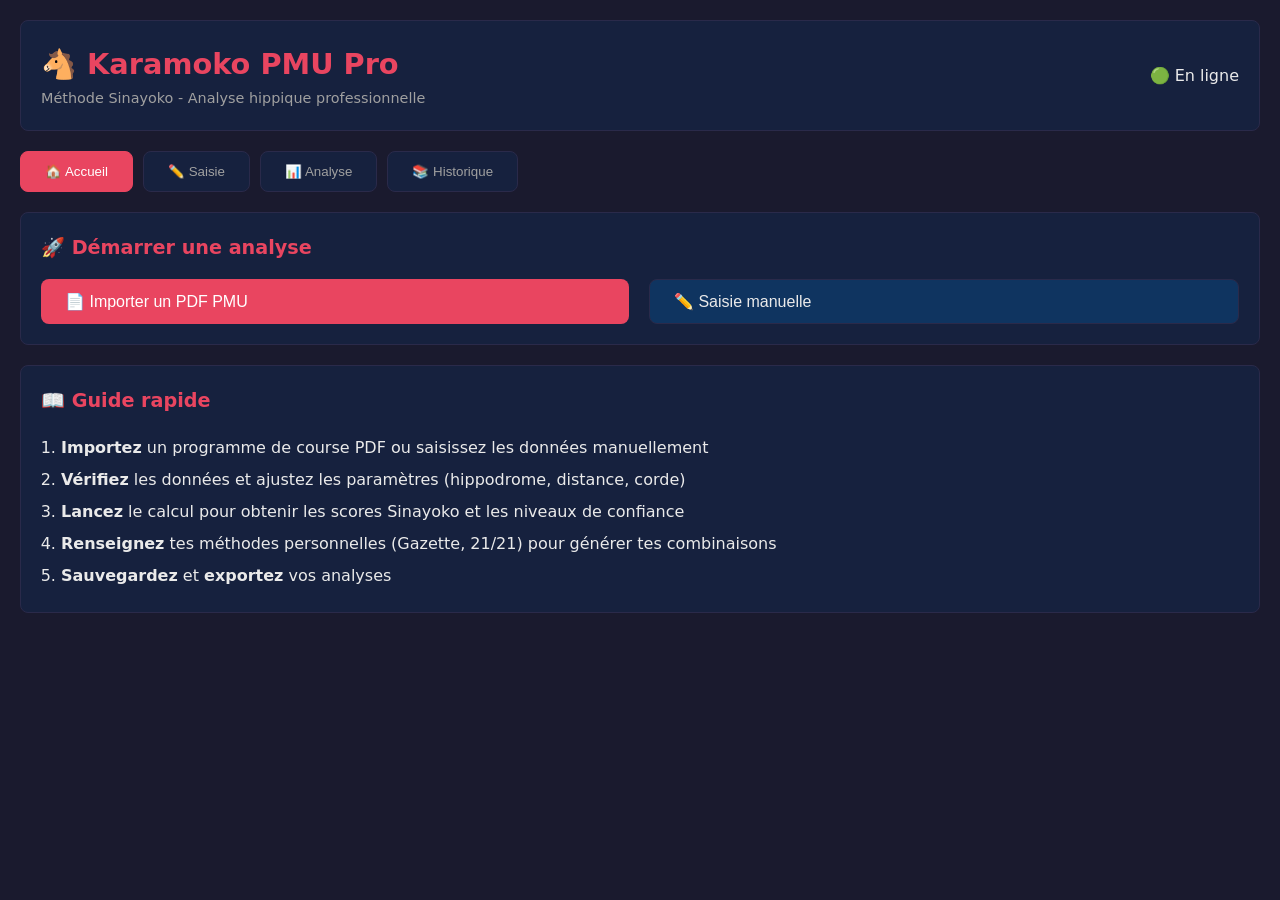
==== app/index.html @ a25b59e2 "Ajout index.html et manifest.js" ====
<!DOCTYPE html>
<html lang="fr">
<head>
  <meta charset="UTF-8">
  <meta name="viewport" content="width=device-width, initial-scale=1.0">
  <title>Karamoko PMU Pro - Application</title>
  <link rel="stylesheet" href="css/main.css">
  <link rel="manifest" href="manifest.json">
  <meta name="theme-color" content="#1a1a2e">
</head>
<body>
  <div class="app-container">
    <!-- Header -->
    <header class="app-header">
      <div>
        <h1 class="app-title">🐴 Karamoko PMU Pro</h1>
        <p class="app-subtitle">Méthode Sinayoko - Analyse hippique professionnelle</p>
      </div>
      <div>
        <span id="connection-status">🟢 En ligne</span>
      </div>
    </header>

    <!-- Navigation -->
    <nav class="nav-tabs">
      <button class="nav-tab active" onclick="app.afficherVueAccueil()">🏠 Accueil</button>
      <button class="nav-tab" onclick="app.nouvelleSaisie()">✏️ Saisie</button>
      <button class="nav-tab" onclick="app.afficherVueAnalyse()">📊 Analyse</button>
      <button class="nav-tab" onclick="app.afficherHistorique()">📚 Historique</button>
    </nav>

    <!-- Vue Accueil -->
    <div id="vue-accueil">
      <div class="panel">
        <div class="panel-header">
          <h2 class="panel-title">🚀 Démarrer une analyse</h2>
        </div>
        <div style="display: flex; gap: 20px; flex-wrap: wrap;">
          <button class="btn btn-primary" id="btn-import-pdf" style="flex: 1; min-width: 200px;">
            📄 Importer un PDF PMU
          </button>
          <button class="btn btn-secondary" id="btn-manuel" style="flex: 1; min-width: 200px;">
            ✏️ Saisie manuelle
          </button>
        </div>
      </div>
      
      <div class="panel">
        <div class="panel-header">
          <h2 class="panel-title">📖 Guide rapide</h2>
        </div>
        <ol style="padding-left: 20px; line-height: 2;">
          <li><strong>Importez</strong> un programme de course PDF ou saisissez les données manuellement</li>
          <li><strong>Vérifiez</strong> les données et ajustez les paramètres (hippodrome, distance, corde)</li>
          <li><strong>Lancez</strong> le calcul pour obtenir les scores Sinayoko et les niveaux de confiance</li>
          <li><strong>Renseignez</strong> tes méthodes personnelles (Gazette, 21/21) pour générer tes combinaisons</li>
          <li><strong>Sauvegardez</strong> et <strong>exportez</strong> vos analyses</li>
        </ol>
      </div>
    </div>

    <!-- Vue Saisie -->
    <div id="vue-saisie" style="display: none;">
      <div class="panel">
        <div class="panel-header">
          <h2 class="panel-title">✏️ Saisie des participants</h2>
        </div>
        <div id="manual-entry-container"></div>
      </div>
    </div>

    <!-- Vue Analyse -->
    <div id="vue-analyse" style="display: none;">
      <!-- Paramètres -->
      <div class="panel">
        <div class="panel-header">
          <h2 class="panel-title">⚙️ Paramètres de la course</h2>
        </div>
        <div style="display: grid; grid-template-columns: repeat(auto-fit, minmax(200px, 1fr)); gap: 15px;">
          <div class="form-group">
            <label class="form-label">Hippodrome</label>
            <select class="form-select" id="hippodrome-select">
              <option value="Vincennes">Vincennes</option>
              <option value="Compiègne">Compiègne</option>
              <option value="Auteuil">Auteuil</option>
              <option value="Enghien">Enghien</option>
              <option value="Cagnes">Cagnes-sur-Mer</option>
              <option value="Marseille">Marseille</option>
              <option value="Bamako">Bamako</option>
            </select>
          </div>
          <div class="form-group">
            <label class="form-label">Distance</label>
            <select class="form-select" id="distance-select">
              <option value="1400m">1400m</option>
              <option value="1600m">1600m</option>
              <option value="2000m">2000m</option>
              <option value="2100m">2100m</option>
              <option value="2200m">2200m</option>
              <option value="2700m">2700m</option>
              <option value="2800m">2800m</option>
              <option value="2850m">2850m</option>
            </select>
          </div>
          <div class="form-group">
            <label class="form-label">Corde</label>
            <select class="form-select" id="corde-select">
              <option value="gauche">Gauche</option>
              <option value="droite">Droite</option>
              <option value="mobile">Mobile</option>
            </select>
          </div>
          <div class="form-group">
            <label class="form-label">Météo</label>
            <select class="form-select" id="meteo-select">
              <option value="bon">Bonne</option>
              <option value="pluie">Pluie</option>
              <option value="lourd">Lourd</option>
            </select>
          </div>
        </div>
        <div style="margin-top: 20px; display: flex; gap: 10px; flex-wrap: wrap;">
          <button class="btn btn-primary" id="btn-calculer">🧮 Calculer</button>
          <button class="btn btn-success" id="btn-sauvegarder">💾 Sauvegarder</button>
          <button class="btn btn-secondary" id="btn-export">📥 Exporter</button>
        </div>
      </div>

      <!-- Tableau des chevaux -->
      <div class="panel">
        <div class="panel-header">
          <h2 class="panel-title">🏇 Participants</h2>
        </div>
        <div id="tableau-chevaux"></div>
      </div>

      <!-- Graphique des scores -->
      <div class="panel">
        <div class="panel-header">
          <h2 class="panel-title">📈 Scores par cheval</h2>
        </div>
        <div id="chart-scores-container" style="overflow-x:auto;"></div>
      </div>

      <!-- Méthodes personnelles de Karamoko (saisie) -->
      <div id="methodes-saisie-container"></div>

      <!-- Résultats Sinayoko (niveaux de confiance) -->
      <div style="display: grid; grid-template-columns: repeat(auto-fit, minmax(300px, 1fr)); gap: 20px;">
        <div id="favoris-container"></div>
        <div id="consensus-container"></div>
        <div id="outsiders-container"></div>
      </div>
      
      <div id="combos-confiance-container" style="margin-top: 20px;"></div>

      <!-- Résultats méthodes personnelles de Karamoko -->
      <div id="methodes-resultats-container" style="margin-top: 20px;"></div>
    </div>

    <!-- Vue Historique -->
    <div id="vue-historique" style="display: none;">
      <div class="panel">
        <div class="panel-header">
          <h2 class="panel-title">📊 Statistiques</h2>
        </div>
        <div id="stats-container"></div>
      </div>
      
      <div class="panel">
        <div class="panel-header">
          <h2 class="panel-title">📚 Courses sauvegardées</h2>
        </div>
        <div id="historique-container"></div>
      </div>
    </div>

    <!-- Loading Overlay -->
    <div id="loading-overlay">
      <div class="spinner"></div>
      <p>Chargement...</p>
    </div>
  </div>

  <!-- Scripts -->
  <script src="js/core/engine.js"></script>
  <script src="js/core/methodes.js"></script>
  <script src="js/core/combinator.js"></script>
  <script src="js/core/validator.js"></script>
  <script src="js/parsers/pdf-parser.js"></script>
  <script src="js/parsers/manual-entry.js"></script>
  <script src="js/storage/db.js"></script>
  <script src="js/storage/exporter.js"></script>
  <script src="js/storage/backup.js"></script>
  <script src="js/ui/renderer.js"></script>
  <script src="js/ui/methodes-renderer.js"></script>
  <script src="js/ui/charts.js"></script>
  <script src="js/ui/modals.js"></script>
  <script src="js/app.js"></script>
  
  <!-- Service Worker -->
  <script>
    if ('serviceWorker' in navigator) {
      navigator.serviceWorker.register('js/sw.js')
        .then(reg => console.log('✅ Service Worker enregistré'))
        .catch(err => console.warn('⚠️ Service Worker non disponible:', err));
    }
  </script>
</body>
</html>
---- app/css/main.css ----
/* ============================================
   KARAMOKO PMU PRO - Design System
   Thème sombre professionnel
   ============================================ */

/* Variables CSS */
:root {
  --bg-primary: #1a1a2e;
  --bg-secondary: #16213e;
  --bg-tertiary: #0f3460;
  --accent: #e94560;
  --accent-hover: #ff6b6b;
  --text-primary: #eaeaea;
  --text-secondary: #a0a0a0;
  --success: #4CAF50;
  --warning: #FF9800;
  --danger: #f44336;
  --info: #2196F3;
  --border: #2a2a4a;
  --radius: 8px;
  --shadow: 0 4px 6px rgba(0,0,0,0.3);
  --transition: all 0.3s ease;
}

/* Reset & Base */
* {
  margin: 0;
  padding: 0;
  box-sizing: border-box;
}

body {
  font-family: 'Segoe UI', system-ui, -apple-system, sans-serif;
  background: var(--bg-primary);
  color: var(--text-primary);
  line-height: 1.6;
  min-height: 100vh;
}

/* Layout */
.app-container {
  max-width: 1400px;
  margin: 0 auto;
  padding: 20px;
}

/* Header */
.app-header {
  background: var(--bg-secondary);
  padding: 20px;
  border-radius: var(--radius);
  margin-bottom: 20px;
  display: flex;
  justify-content: space-between;
  align-items: center;
  border: 1px solid var(--border);
}

.app-title {
  font-size: 1.8rem;
  color: var(--accent);
  display: flex;
  align-items: center;
  gap: 10px;
}

.app-subtitle {
  color: var(--text-secondary);
  font-size: 0.9rem;
}

/* Navigation */
.nav-tabs {
  display: flex;
  gap: 10px;
  margin-bottom: 20px;
}

.nav-tab {
  padding: 12px 24px;
  background: var(--bg-secondary);
  border: 1px solid var(--border);
  border-radius: var(--radius);
  color: var(--text-secondary);
  cursor: pointer;
  transition: var(--transition);
}

.nav-tab:hover, .nav-tab.active {
  background: var(--accent);
  color: white;
  border-color: var(--accent);
}

/* Boutons */
.btn {
  padding: 12px 24px;
  border: none;
  border-radius: var(--radius);
  cursor: pointer;
  font-size: 1rem;
  transition: var(--transition);
  display: inline-flex;
  align-items: center;
  gap: 8px;
}

.btn-primary {
  background: var(--accent);
  color: white;
}

.btn-primary:hover {
  background: var(--accent-hover);
  transform: translateY(-2px);
}

.btn-secondary {
  background: var(--bg-tertiary);
  color: var(--text-primary);
  border: 1px solid var(--border);
}

.btn-secondary:hover {
  background: var(--bg-secondary);
}

.btn-danger {
  background: var(--danger);
  color: white;
}

.btn-success {
  background: var(--success);
  color: white;
}

.btn-icon {
  width: 36px;
  height: 36px;
  padding: 0;
  justify-content: center;
  border-radius: 50%;
}

/* Panels */
.panel {
  background: var(--bg-secondary);
  border-radius: var(--radius);
  padding: 20px;
  margin-bottom: 20px;
  border: 1px solid var(--border);
}

.panel-header {
  display: flex;
  justify-content: space-between;
  align-items: center;
  margin-bottom: 15px;
}

.panel-title {
  font-size: 1.2rem;
  color: var(--accent);
}

/* Formulaires */
.form-group {
  margin-bottom: 15px;
}

.form-label {
  display: block;
  margin-bottom: 5px;
  color: var(--text-secondary);
  font-size: 0.9rem;
}

.form-select, .form-input {
  width: 100%;
  padding: 10px 15px;
  background: var(--bg-primary);
  border: 1px solid var(--border);
  border-radius: var(--radius);
  color: var(--text-primary);
  font-size: 1rem;
}

.form-select:focus, .form-input:focus {
  outline: none;
  border-color: var(--accent);
}

/* Tableaux */
.table-container {
  overflow-x: auto;
}

.pmu-table {
  width: 100%;
  border-collapse: collapse;
  font-size: 0.9rem;
}

.pmu-table th {
  background: var(--bg-tertiary);
  padding: 12px;
  text-align: left;
  font-weight: 600;
  color: var(--accent);
  position: sticky;
  top: 0;
}

.pmu-table td {
  padding: 8px 12px;
  border-bottom: 1px solid var(--border);
}

.pmu-table tr:hover {
  background: rgba(233, 69, 96, 0.05);
}

.pmu-table input {
  width: 100%;
  padding: 6px 10px;
  background: var(--bg-primary);
  border: 1px solid var(--border);
  border-radius: 4px;
  color: var(--text-primary);
  font-size: 0.9rem;
}

.pmu-table input:focus {
  border-color: var(--accent);
  outline: none;
}

.score-cell {
  font-weight: bold;
  font-size: 1.1rem;
}

.badge {
  padding: 4px 12px;
  border-radius: 20px;
  font-size: 0.75rem;
  font-weight: 600;
  text-transform: uppercase;
}

.badge-default {
  background: var(--bg-tertiary);
  color: var(--text-secondary);
}

/* Gazette */
.gazette {
  background: var(--bg-secondary);
  border-radius: var(--radius);
  padding: 20px;
  border: 1px solid var(--border);
}

.gazette-header {
  display: flex;
  justify-content: space-between;
  align-items: center;
  margin-bottom: 15px;
}

.gazette-header h3 {
  color: var(--accent);
  font-size: 1.3rem;
}

.gazette-count {
  background: var(--bg-tertiary);
  padding: 4px 12px;
  border-radius: 20px;
  font-size: 0.85rem;
}

.gazette-item {
  display: flex;
  align-items: center;
  gap: 15px;
  padding: 15px;
  background: var(--bg-primary);
  border-radius: var(--radius);
  margin-bottom: 10px;
  border-left: 4px solid;
  transition: var(--transition);
}

.gazette-item:hover {
  transform: translateX(5px);
}

.gazette-rank {
  width: 36px;
  height: 36px;
  display: flex;
  align-items: center;
  justify-content: center;
  background: var(--accent);
  color: white;
  border-radius: 50%;
  font-weight: bold;
}

.gazette-rank-1 .gazette-rank { background: gold; color: #1a1a2e; }
.gazette-rank-2 .gazette-rank { background: silver; color: #1a1a2e; }
.gazette-rank-3 .gazette-rank { background: #cd7f32; }

.gazette-info {
  flex: 1;
}

.gazette-name {
  font-size: 1.1rem;
  font-weight: 600;
  margin-bottom: 4px;
}

.gazette-details {
  font-size: 0.85rem;
  color: var(--text-secondary);
}

.gazette-badge {
  padding: 6px 16px;
  border-radius: 20px;
  color: white;
  font-weight: 600;
  font-size: 0.8rem;
}

/* Combinaisons */
.combos-grid {
  display: grid;
  grid-template-columns: repeat(auto-fill, minmax(280px, 1fr));
  gap: 15px;
}

.combo-card {
  background: var(--bg-primary);
  border-radius: var(--radius);
  padding: 15px;
  border: 1px solid var(--border);
  transition: var(--transition);
}

.combo-card:hover {
  border-color: var(--accent);
}

.combo-top {
  border-color: var(--success);
  box-shadow: 0 0 10px rgba(76, 175, 80, 0.2);
}

.combo-header {
  display: flex;
  justify-content: space-between;
  margin-bottom: 10px;
}

.combo-type {
  background: var(--bg-tertiary);
  padding: 2px 10px;
  border-radius: 4px;
  font-size: 0.8rem;
  font-weight: 600;
}

.combo-rank {
  color: var(--text-secondary);
  font-size: 0.9rem;
}

.combo-horses {
  font-size: 1.1rem;
  font-weight: 600;
  margin-bottom: 10px;
}

.combo-plus {
  color: var(--accent);
  margin: 0 5px;
}

.combo-stats {
  display: flex;
  gap: 20px;
  margin-bottom: 10px;
}

.combo-stat {
  text-align: center;
}

.combo-stat .label {
  display: block;
  font-size: 0.75rem;
  color: var(--text-secondary);
}

.combo-stat .value {
  font-size: 1.2rem;
  font-weight: bold;
  color: var(--accent);
}

.combo-bar-container {
  height: 6px;
  background: var(--bg-tertiary);
  border-radius: 3px;
  overflow: hidden;
}

.combo-bar {
  height: 100%;
  border-radius: 3px;
  transition: width 0.5s ease;
}

/* Modales */
#modal-overlay {
  position: fixed;
  top: 0;
  left: 0;
  right: 0;
  bottom: 0;
  background: rgba(0,0,0,0.8);
  display: flex;
  align-items: center;
  justify-content: center;
  z-index: 1000;
}

.modal {
  background: var(--bg-secondary);
  border-radius: var(--radius);
  padding: 30px;
  max-width: 500px;
  width: 90%;
  border: 1px solid var(--border);
}

.modal-header {
  display: flex;
  justify-content: space-between;
  align-items: center;
  margin-bottom: 20px;
}

.modal-header h3 {
  color: var(--accent);
}

.btn-close {
  background: none;
  border: none;
  color: var(--text-secondary);
  font-size: 1.5rem;
  cursor: pointer;
}

.modal-body {
  margin-bottom: 20px;
}

.modal-footer {
  display: flex;
  gap: 10px;
  justify-content: flex-end;
}

.modal-loading {
  text-align: center;
}

.spinner {
  width: 50px;
  height: 50px;
  border: 3px solid var(--border);
  border-top-color: var(--accent);
  border-radius: 50%;
  animation: spin 1s linear infinite;
  margin: 0 auto 20px;
}

@keyframes spin {
  to { transform: rotate(360deg); }
}

/* Loading overlay */
#loading-overlay {
  position: fixed;
  top: 0;
  left: 0;
  right: 0;
  bottom: 0;
  background: rgba(26, 26, 46, 0.95);
  display: none;
  align-items: center;
  justify-content: center;
  flex-direction: column;
  z-index: 999;
}

/* Historique */
.historique-item {
  display: flex;
  justify-content: space-between;
  align-items: center;
  padding: 15px;
  background: var(--bg-primary);
  border-radius: var(--radius);
  margin-bottom: 10px;
  border: 1px solid var(--border);
  transition: var(--transition);
}

.historique-item:hover {
  border-color: var(--accent);
}

.historique-title {
  font-weight: 600;
  margin-bottom: 4px;
}

.historique-meta {
  font-size: 0.85rem;
  color: var(--text-secondary);
}

.historique-actions {
  display: flex;
  gap: 8px;
}

/* Stats */
.stats-grid {
  display: grid;
  grid-template-columns: repeat(auto-fit, minmax(150px, 1fr));
  gap: 15px;
  margin-bottom: 20px;
}

.stat-card {
  background: var(--bg-primary);
  padding: 20px;
  border-radius: var(--radius);
  text-align: center;
  border: 1px solid var(--border);
}

.stat-value {
  font-size: 2rem;
  font-weight: bold;
  color: var(--accent);
}

.stat-label {
  font-size: 0.85rem;
  color: var(--text-secondary);
  margin-top: 5px;
}

/* Responsive */
@media (max-width: 768px) {
  .app-header {
    flex-direction: column;
    gap: 15px;
    text-align: center;
  }
  
  .nav-tabs {
    flex-wrap: wrap;
  }
  
  .combos-grid {
    grid-template-columns: 1fr;
  }
  
  .pmu-table {
    font-size: 0.8rem;
  }
  
  .pmu-table th, .pmu-table td {
    padding: 6px 8px;
  }
}

/* Utilities */
.hidden { display: none !important; }
.text-center { text-align: center; }
.mt-20 { margin-top: 20px; }
.mb-20 { margin-bottom: 20px; }
.gap-10 { gap: 10px; }
.flex { display: flex; }
.flex-wrap { flex-wrap: wrap; }
.items-center { align-items: center; }
.justify-between { justify-content: space-between; }
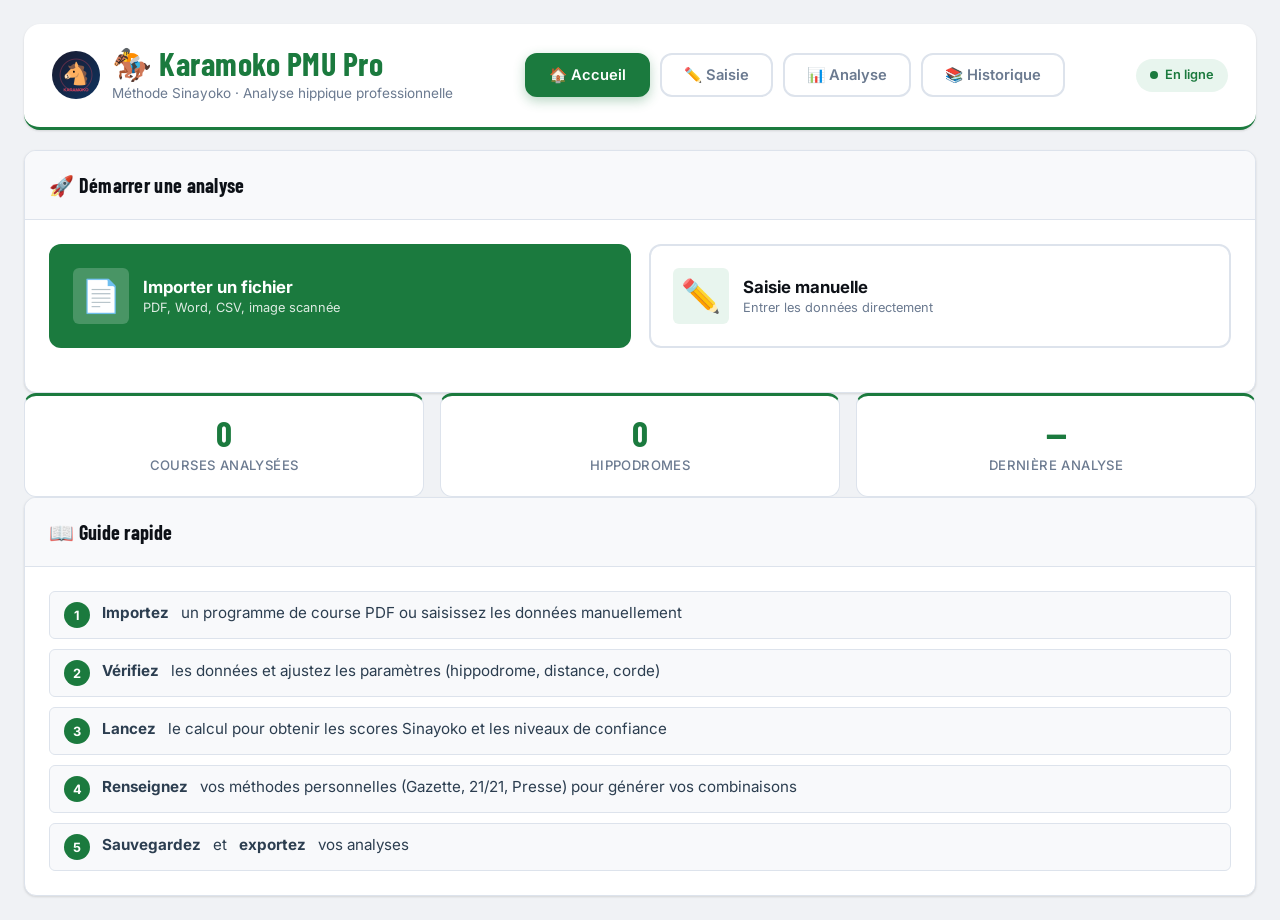
==== commit b65750fb: "Update index.html" ====
--- a/app/index.html
+++ b/app/index.html
@@ -1,210 +1,274 @@
 <!DOCTYPE html>
-<html lang="fr">
+<html lang="fr" dir="ltr">
 <head>
   <meta charset="UTF-8">
-  <meta name="viewport" content="width=device-width, initial-scale=1.0">
-  <title>Karamoko PMU Pro - Application</title>
+  <meta name="viewport" content="width=device-width, initial-scale=1.0, viewport-fit=cover">
+  <meta name="description" content="Karamoko PMU Pro – Analyse hippique professionnelle, méthode Sinayoko">
+  <meta name="theme-color" content="#1B7A3E">
+  <title>Karamoko PMU Pro</title>
+  <link rel="manifest" href="manifest.json">
+  <link rel="apple-touch-icon" href="icons/icon-192x192.png">
   <link rel="stylesheet" href="css/main.css">
-  <link rel="manifest" href="manifest.json">
-  <meta name="theme-color" content="#1a1a2e">
+  <link rel="stylesheet" href="css/components.css">
 </head>
 <body>
-  <div class="app-container">
-    <!-- Header -->
-    <header class="app-header">
+<div class="app-container">
+
+  <!-- HEADER -->
+  <header class="app-header">
+    <div class="app-logo">
+      <img src="icons/icon-192x192.png" alt="Karamoko PMU Pro">
       <div>
-        <h1 class="app-title">🐴 Karamoko PMU Pro</h1>
-        <p class="app-subtitle">Méthode Sinayoko - Analyse hippique professionnelle</p>
-      </div>
-      <div>
-        <span id="connection-status">🟢 En ligne</span>
-      </div>
-    </header>
-
-    <!-- Navigation -->
-    <nav class="nav-tabs">
-      <button class="nav-tab active" onclick="app.afficherVueAccueil()">🏠 Accueil</button>
-      <button class="nav-tab" onclick="app.nouvelleSaisie()">✏️ Saisie</button>
-      <button class="nav-tab" onclick="app.afficherVueAnalyse()">📊 Analyse</button>
-      <button class="nav-tab" onclick="app.afficherHistorique()">📚 Historique</button>
+        <div class="app-title">🏇 Karamoko PMU Pro</div>
+        <div class="app-subtitle">Méthode Sinayoko · Analyse hippique professionnelle</div>
+      </div>
+    </div>
+    <nav class="app-nav" role="navigation" aria-label="Navigation principale">
+      <button class="nav-btn active" data-vue="accueil" aria-current="page">🏠 Accueil</button>
+      <button class="nav-btn" data-vue="saisie">✏️ Saisie</button>
+      <button class="nav-btn" data-vue="analyse">📊 Analyse</button>
+      <button class="nav-btn" data-vue="historique">📚 Historique</button>
     </nav>
-
-    <!-- Vue Accueil -->
-    <div id="vue-accueil">
-      <div class="panel">
-        <div class="panel-header">
-          <h2 class="panel-title">🚀 Démarrer une analyse</h2>
-        </div>
-        <div style="display: flex; gap: 20px; flex-wrap: wrap;">
-          <button class="btn btn-primary" id="btn-import-pdf" style="flex: 1; min-width: 200px;">
-            📄 Importer un PDF PMU
+    <div class="status-badge" id="status-badge">
+      <span class="status-dot"></span>
+      <span id="status-text">En ligne</span>
+    </div>
+  </header>
+
+  <!-- ══════════ VUE ACCUEIL ══════════ -->
+  <main id="vue-accueil" class="vue active" role="main">
+
+    <div class="panel">
+      <div class="panel-header">
+        <h2 class="panel-title">🚀 Démarrer une analyse</h2>
+      </div>
+      <div class="panel-body">
+        <div class="action-grid">
+          <button class="action-card primary" id="btn-import-pdf-accueil">
+            <div class="action-card-icon">📄</div>
+            <div>
+              <div>Importer un fichier</div>
+              <div style="font-size:.8rem;opacity:.85;font-weight:400;margin-top:3px;">PDF, Word, CSV, image scannée</div>
+            </div>
           </button>
-          <button class="btn btn-secondary" id="btn-manuel" style="flex: 1; min-width: 200px;">
-            ✏️ Saisie manuelle
+          <button class="action-card secondary" id="btn-saisie-manuelle-accueil">
+            <div class="action-card-icon">✏️</div>
+            <div>
+              <div>Saisie manuelle</div>
+              <div style="font-size:.8rem;color:var(--text-muted);font-weight:400;margin-top:3px;">Entrer les données directement</div>
+            </div>
           </button>
         </div>
-      </div>
-      
-      <div class="panel">
-        <div class="panel-header">
-          <h2 class="panel-title">📖 Guide rapide</h2>
-        </div>
-        <ol style="padding-left: 20px; line-height: 2;">
+
+        <!-- Zone de dépôt fichier (cachée par défaut, affichée au clic) -->
+        <div id="upload-zone-container" style="display:none;margin-top:4px;">
+          <div class="upload-zone" id="upload-zone">
+            <input type="file" id="file-input" accept=".pdf,.png,.jpg,.jpeg,.webp,.doc,.docx,.csv,.txt">
+            <div class="upload-icon">📂</div>
+            <div class="upload-title">Glissez votre fichier ici ou cliquez pour parcourir</div>
+            <div class="upload-hint">Le fichier sera analysé automatiquement</div>
+            <div class="upload-formats">
+              <span class="upload-format-tag">PDF programme PMU</span>
+              <span class="upload-format-tag">PDF scanné</span>
+              <span class="upload-format-tag">Word (.docx)</span>
+              <span class="upload-format-tag">CSV</span>
+              <span class="upload-format-tag">Image (JPG/PNG)</span>
+            </div>
+          </div>
+        </div>
+      </div>
+    </div>
+
+    <!-- Stats rapides -->
+    <div id="stats-container">
+      <div class="stats-grid">
+        <div class="stat-card">
+          <div class="stat-value" id="stat-total-courses">0</div>
+          <div class="stat-label">Courses analysées</div>
+        </div>
+        <div class="stat-card">
+          <div class="stat-value" id="stat-hippodromes">0</div>
+          <div class="stat-label">Hippodromes</div>
+        </div>
+        <div class="stat-card">
+          <div class="stat-value" id="stat-derniere">-</div>
+          <div class="stat-label">Dernière analyse</div>
+        </div>
+      </div>
+    </div>
+
+    <!-- Guide rapide -->
+    <div class="panel">
+      <div class="panel-header">
+        <h2 class="panel-title">📖 Guide rapide</h2>
+      </div>
+      <div class="panel-body">
+        <ol class="guide-list">
           <li><strong>Importez</strong> un programme de course PDF ou saisissez les données manuellement</li>
           <li><strong>Vérifiez</strong> les données et ajustez les paramètres (hippodrome, distance, corde)</li>
           <li><strong>Lancez</strong> le calcul pour obtenir les scores Sinayoko et les niveaux de confiance</li>
-          <li><strong>Renseignez</strong> tes méthodes personnelles (Gazette, 21/21) pour générer tes combinaisons</li>
+          <li><strong>Renseignez</strong> vos méthodes personnelles (Gazette, 21/21, Presse) pour générer vos combinaisons</li>
           <li><strong>Sauvegardez</strong> et <strong>exportez</strong> vos analyses</li>
         </ol>
       </div>
     </div>
 
-    <!-- Vue Saisie -->
-    <div id="vue-saisie" style="display: none;">
-      <div class="panel">
-        <div class="panel-header">
-          <h2 class="panel-title">✏️ Saisie des participants</h2>
-        </div>
-        <div id="manual-entry-container"></div>
-      </div>
-    </div>
-
-    <!-- Vue Analyse -->
-    <div id="vue-analyse" style="display: none;">
-      <!-- Paramètres -->
-      <div class="panel">
-        <div class="panel-header">
-          <h2 class="panel-title">⚙️ Paramètres de la course</h2>
-        </div>
-        <div style="display: grid; grid-template-columns: repeat(auto-fit, minmax(200px, 1fr)); gap: 15px;">
-          <div class="form-group">
-            <label class="form-label">Hippodrome</label>
-            <select class="form-select" id="hippodrome-select">
-              <option value="Vincennes">Vincennes</option>
-              <option value="Compiègne">Compiègne</option>
-              <option value="Auteuil">Auteuil</option>
-              <option value="Enghien">Enghien</option>
-              <option value="Cagnes">Cagnes-sur-Mer</option>
-              <option value="Marseille">Marseille</option>
-              <option value="Bamako">Bamako</option>
-            </select>
-          </div>
-          <div class="form-group">
-            <label class="form-label">Distance</label>
-            <select class="form-select" id="distance-select">
-              <option value="1400m">1400m</option>
-              <option value="1600m">1600m</option>
-              <option value="2000m">2000m</option>
-              <option value="2100m">2100m</option>
-              <option value="2200m">2200m</option>
-              <option value="2700m">2700m</option>
-              <option value="2800m">2800m</option>
-              <option value="2850m">2850m</option>
-            </select>
-          </div>
-          <div class="form-group">
-            <label class="form-label">Corde</label>
-            <select class="form-select" id="corde-select">
+  </main>
+
+  <!-- ══════════ VUE SAISIE ══════════ -->
+  <section id="vue-saisie" class="vue" aria-label="Saisie des participants">
+
+    <div class="panel">
+      <div class="panel-header">
+        <h2 class="panel-title">✏️ Saisie des participants</h2>
+        <div style="display:flex;gap:8px;flex-wrap:wrap;">
+          <button class="btn btn-secondary btn-icon" id="btn-import-pdf-saisie" title="Importer un fichier">📄 Importer</button>
+          <input type="file" id="file-input-saisie" accept=".pdf,.png,.jpg,.jpeg,.webp,.doc,.docx,.csv,.txt" style="display:none">
+        </div>
+      </div>
+      <div class="panel-body">
+        <div id="saisie-manuelle-container"></div>
+      </div>
+    </div>
+
+    <!-- Paramètres de course -->
+    <div class="panel">
+      <div class="panel-header">
+        <h2 class="panel-title">⚙️ Paramètres de la course</h2>
+      </div>
+      <div class="panel-body">
+        <div style="display:grid;grid-template-columns:repeat(auto-fit,minmax(180px,1fr));gap:clamp(12px,2vw,18px);">
+          <div class="form-group">
+            <label class="form-label" for="hippodrome-select">Hippodrome</label>
+            <select id="hippodrome-select" class="form-input"></select>
+          </div>
+          <div class="form-group">
+            <label class="form-label" for="distance-select">Distance</label>
+            <select id="distance-select" class="form-input"></select>
+          </div>
+          <div class="form-group">
+            <label class="form-label" for="corde-select">Corde</label>
+            <select id="corde-select" class="form-input">
               <option value="gauche">Gauche</option>
               <option value="droite">Droite</option>
               <option value="mobile">Mobile</option>
             </select>
           </div>
           <div class="form-group">
-            <label class="form-label">Météo</label>
-            <select class="form-select" id="meteo-select">
-              <option value="bon">Bonne</option>
-              <option value="pluie">Pluie</option>
-              <option value="lourd">Lourd</option>
+            <label class="form-label" for="type-course-select">Type de course</label>
+            <select id="type-course-select" class="form-input">
+              <option value="plat">Plat</option>
+              <option value="obstacle">Obstacle</option>
+              <option value="trot">Trot</option>
             </select>
           </div>
         </div>
-        <div style="margin-top: 20px; display: flex; gap: 10px; flex-wrap: wrap;">
-          <button class="btn btn-primary" id="btn-calculer">🧮 Calculer</button>
-          <button class="btn btn-success" id="btn-sauvegarder">💾 Sauvegarder</button>
-          <button class="btn btn-secondary" id="btn-export">📥 Exporter</button>
-        </div>
-      </div>
-
-      <!-- Tableau des chevaux -->
-      <div class="panel">
-        <div class="panel-header">
-          <h2 class="panel-title">🏇 Participants</h2>
-        </div>
+        <div style="margin-top:18px;display:flex;gap:10px;flex-wrap:wrap;">
+          <button class="btn btn-primary" id="btn-valider-saisie">✅ Valider et analyser</button>
+          <button class="btn btn-danger"  id="btn-effacer-saisie">🗑️ Effacer tout</button>
+        </div>
+      </div>
+    </div>
+
+  </section>
+
+  <!-- ══════════ VUE ANALYSE ══════════ -->
+  <section id="vue-analyse" class="vue" aria-label="Analyse de la course">
+
+    <!-- Infos de la course -->
+    <div class="panel" id="panel-course-info" style="display:none;">
+      <div class="panel-body" style="display:flex;flex-wrap:wrap;gap:16px;align-items:center;">
+        <div style="display:flex;align-items:center;gap:10px;flex:1;min-width:200px;">
+          <span style="font-size:1.5rem;">🏟️</span>
+          <div>
+            <div id="info-hippodrome" style="font-family:'Barlow Condensed',sans-serif;font-size:1.3rem;font-weight:700;color:var(--text-h);">-</div>
+            <div id="info-course-details" style="font-size:.82rem;color:var(--text-muted);"></div>
+          </div>
+        </div>
+        <div style="display:flex;gap:10px;flex-wrap:wrap;">
+          <button class="btn btn-primary" id="btn-recalculer">🔄 Recalculer</button>
+          <button class="btn btn-secondary" id="btn-export-csv">📥 Export CSV</button>
+          <button class="btn btn-secondary" id="btn-sauvegarder">💾 Sauvegarder</button>
+        </div>
+      </div>
+    </div>
+
+    <!-- Tableau des chevaux -->
+    <div class="panel">
+      <div class="panel-header">
+        <h2 class="panel-title">🏇 Participants</h2>
+        <span id="nb-partants-badge" class="badge badge-outline"></span>
+      </div>
+      <div class="panel-body" style="padding:0;">
         <div id="tableau-chevaux"></div>
       </div>
-
-      <!-- Graphique des scores -->
-      <div class="panel">
-        <div class="panel-header">
-          <h2 class="panel-title">📈 Scores par cheval</h2>
-        </div>
-        <div id="chart-scores-container" style="overflow-x:auto;"></div>
-      </div>
-
-      <!-- Méthodes personnelles de Karamoko (saisie) -->
-      <div id="methodes-saisie-container"></div>
-
-      <!-- Résultats Sinayoko (niveaux de confiance) -->
-      <div style="display: grid; grid-template-columns: repeat(auto-fit, minmax(300px, 1fr)); gap: 20px;">
-        <div id="favoris-container"></div>
-        <div id="consensus-container"></div>
-        <div id="outsiders-container"></div>
-      </div>
-      
-      <div id="combos-confiance-container" style="margin-top: 20px;"></div>
-
-      <!-- Résultats méthodes personnelles de Karamoko -->
-      <div id="methodes-resultats-container" style="margin-top: 20px;"></div>
-    </div>
-
-    <!-- Vue Historique -->
-    <div id="vue-historique" style="display: none;">
-      <div class="panel">
-        <div class="panel-header">
-          <h2 class="panel-title">📊 Statistiques</h2>
-        </div>
-        <div id="stats-container"></div>
-      </div>
-      
-      <div class="panel">
-        <div class="panel-header">
-          <h2 class="panel-title">📚 Courses sauvegardées</h2>
-        </div>
+    </div>
+
+    <!-- Graphique des scores -->
+    <div class="panel">
+      <div class="panel-header">
+        <h2 class="panel-title">📈 Scores par cheval</h2>
+      </div>
+      <div class="panel-body" style="overflow-x:auto;padding:16px;">
+        <div id="chart-scores-container"></div>
+      </div>
+    </div>
+
+    <!-- Méthodes personnelles de Karamoko (saisie) -->
+    <div id="methodes-saisie-container"></div>
+
+    <!-- Résultats Sinayoko -->
+    <div style="display:grid;grid-template-columns:repeat(auto-fit,minmax(min(100%,300px),1fr));gap:clamp(10px,2vw,18px);">
+      <div id="favoris-container"></div>
+      <div id="consensus-container"></div>
+      <div id="outsiders-container"></div>
+    </div>
+
+    <div id="combos-confiance-container" style="margin-top:0;"></div>
+
+    <!-- Résultats méthodes Karamoko -->
+    <div id="methodes-resultats-container"></div>
+
+  </section>
+
+  <!-- ══════════ VUE HISTORIQUE ══════════ -->
+  <section id="vue-historique" class="vue" aria-label="Historique des courses">
+    <div class="panel">
+      <div class="panel-header">
+        <h2 class="panel-title">📚 Historique des analyses</h2>
+        <button class="btn btn-danger btn-icon" id="btn-vider-historique">🗑️ Tout vider</button>
+      </div>
+      <div class="panel-body">
         <div id="historique-container"></div>
       </div>
     </div>
-
-    <!-- Loading Overlay -->
-    <div id="loading-overlay">
-      <div class="spinner"></div>
-      <p>Chargement...</p>
-    </div>
-  </div>
-
-  <!-- Scripts -->
-  <script src="js/core/engine.js"></script>
-  <script src="js/core/methodes.js"></script>
-  <script src="js/core/combinator.js"></script>
-  <script src="js/core/validator.js"></script>
-  <script src="js/parsers/pdf-parser.js"></script>
-  <script src="js/parsers/manual-entry.js"></script>
-  <script src="js/storage/db.js"></script>
-  <script src="js/storage/exporter.js"></script>
-  <script src="js/storage/backup.js"></script>
-  <script src="js/ui/renderer.js"></script>
-  <script src="js/ui/methodes-renderer.js"></script>
-  <script src="js/ui/charts.js"></script>
-  <script src="js/ui/modals.js"></script>
-  <script src="js/app.js"></script>
-  
-  <!-- Service Worker -->
-  <script>
-    if ('serviceWorker' in navigator) {
-      navigator.serviceWorker.register('js/sw.js')
-        .then(reg => console.log('✅ Service Worker enregistré'))
-        .catch(err => console.warn('⚠️ Service Worker non disponible:', err));
-    }
-  </script>
+  </section>
+
+  <!-- Toasts -->
+  <div class="toast-container" id="toast-container" aria-live="polite"></div>
+
+</div><!-- /.app-container -->
+
+<!-- Scripts dans l'ordre de dépendance -->
+<script src="js/core/engine.js"></script>
+<script src="js/core/methodes.js"></script>
+<script src="js/core/combinator.js"></script>
+<script src="js/core/validator.js"></script>
+<script src="js/parsers/pdf-parser.js"></script>
+<script src="js/parsers/manual-entry.js"></script>
+<script src="js/storage/db.js"></script>
+<script src="js/storage/exporter.js"></script>
+<script src="js/storage/backup.js"></script>
+<script src="js/ui/renderer.js"></script>
+<script src="js/ui/methodes-renderer.js"></script>
+<script src="js/ui/charts.js"></script>
+<script src="js/ui/modals.js"></script>
+<script src="js/app.js"></script>
+<script>
+  // Service Worker
+  if ('serviceWorker' in navigator) {
+    navigator.serviceWorker.register('./js/sw.js').catch(() => {});
+  }
+</script>
 </body>
-</html>+</html>
--- a/app/css/main.css
+++ b/app/css/main.css
@@ -1,607 +1,718 @@
 /* ============================================
-   KARAMOKO PMU PRO - Design System
-   Thème sombre professionnel
+   KARAMOKO PMU PRO - Design System v3
+   Thème "Piste Lumineuse" — fond gris clair pro
    ============================================ */
 
-/* Variables CSS */
+@import url('https://fonts.googleapis.com/css2?family=Inter:wght@300;400;500;600;700;800&family=Barlow+Condensed:wght@600;700&display=swap');
+
 :root {
-  --bg-primary: #1a1a2e;
-  --bg-secondary: #16213e;
-  --bg-tertiary: #0f3460;
-  --accent: #e94560;
-  --accent-hover: #ff6b6b;
-  --text-primary: #eaeaea;
-  --text-secondary: #a0a0a0;
-  --success: #4CAF50;
-  --warning: #FF9800;
-  --danger: #f44336;
-  --info: #2196F3;
-  --border: #2a2a4a;
-  --radius: 8px;
-  --shadow: 0 4px 6px rgba(0,0,0,0.3);
-  --transition: all 0.3s ease;
-}
-
-/* Reset & Base */
-* {
-  margin: 0;
-  padding: 0;
-  box-sizing: border-box;
-}
+  /* Palette "Piste Lumineuse" */
+  --bg-page:       #F0F2F5;
+  --bg-card:       #FFFFFF;
+  --bg-card-alt:   #F8F9FB;
+  --bg-header:     #FFFFFF;
+
+  --green:         #1B7A3E;
+  --green-dark:    #145C2E;
+  --green-light:   #E8F5EE;
+  --red:           #E8192C;
+  --red-light:     #FDECEA;
+
+  --text-h:        #0D1117;
+  --text-body:     #2C3E50;
+  --text-muted:    #6B7A90;
+  --text-on-green: #FFFFFF;
+  --text-on-red:   #FFFFFF;
+
+  --border:        #DDE3EC;
+  --border-focus:  #1B7A3E;
+
+  --success:       #1B7A3E;
+  --warning:       #D97706;
+  --danger:        #E8192C;
+  --info:          #1D6FA4;
+
+  --radius-sm:     6px;
+  --radius:        12px;
+  --radius-lg:     16px;
+  --shadow-sm:     0 1px 3px rgba(0,0,0,.08), 0 1px 2px rgba(0,0,0,.05);
+  --shadow:        0 4px 16px rgba(0,0,0,.09);
+  --shadow-lg:     0 8px 32px rgba(0,0,0,.12);
+  --transition:    all .22s cubic-bezier(.4,0,.2,1);
+}
+
+/* ── Reset ── */
+*, *::before, *::after { margin:0; padding:0; box-sizing:border-box; }
+
+html { scroll-behavior: smooth; }
 
 body {
-  font-family: 'Segoe UI', system-ui, -apple-system, sans-serif;
-  background: var(--bg-primary);
-  color: var(--text-primary);
+  font-family: 'Inter', system-ui, -apple-system, sans-serif;
+  background: var(--bg-page);
+  color: var(--text-body);
   line-height: 1.6;
+  font-size: clamp(14px, 1.5vw, 16px);
   min-height: 100vh;
-}
-
-/* Layout */
+  -webkit-font-smoothing: antialiased;
+}
+
+/* ── Layout ── */
 .app-container {
   max-width: 1400px;
   margin: 0 auto;
-  padding: 20px;
-}
-
-/* Header */
+  padding: clamp(12px, 3vw, 24px);
+  display: flex;
+  flex-direction: column;
+  gap: clamp(12px, 2vw, 20px);
+}
+
+/* ── Header ── */
 .app-header {
-  background: var(--bg-secondary);
-  padding: 20px;
-  border-radius: var(--radius);
-  margin-bottom: 20px;
+  background: var(--bg-header);
+  padding: clamp(14px, 2.5vw, 22px) clamp(16px, 3vw, 28px);
+  border-radius: var(--radius-lg);
   display: flex;
   justify-content: space-between;
   align-items: center;
-  border: 1px solid var(--border);
-}
+  box-shadow: var(--shadow-sm);
+  border-bottom: 3px solid var(--green);
+  gap: 12px;
+  flex-wrap: wrap;
+}
+
+.app-logo {
+  display: flex;
+  align-items: center;
+  gap: 12px;
+}
+
+.app-logo img { width: clamp(36px, 5vw, 48px); border-radius: 50%; }
 
 .app-title {
-  font-size: 1.8rem;
-  color: var(--accent);
-  display: flex;
-  align-items: center;
-  gap: 10px;
+  font-family: 'Barlow Condensed', sans-serif;
+  font-size: clamp(1.3rem, 3vw, 2rem);
+  font-weight: 700;
+  color: var(--green);
+  letter-spacing: .5px;
+  line-height: 1.1;
 }
 
 .app-subtitle {
-  color: var(--text-secondary);
-  font-size: 0.9rem;
-}
-
-/* Navigation */
-.nav-tabs {
-  display: flex;
-  gap: 10px;
-  margin-bottom: 20px;
-}
-
-.nav-tab {
-  padding: 12px 24px;
-  background: var(--bg-secondary);
-  border: 1px solid var(--border);
-  border-radius: var(--radius);
-  color: var(--text-secondary);
+  font-size: clamp(.7rem, 1.2vw, .85rem);
+  color: var(--text-muted);
+  font-weight: 400;
+  margin-top: 2px;
+}
+
+.status-badge {
+  display: flex;
+  align-items: center;
+  gap: 7px;
+  font-size: .8rem;
+  font-weight: 600;
+  color: var(--green);
+  background: var(--green-light);
+  padding: 6px 14px;
+  border-radius: 20px;
+  white-space: nowrap;
+}
+
+.status-dot {
+  width: 8px; height: 8px;
+  background: var(--green);
+  border-radius: 50%;
+  animation: pulse 2s infinite;
+}
+
+@keyframes pulse {
+  0%,100% { opacity:1; transform:scale(1); }
+  50%      { opacity:.6; transform:scale(.85); }
+}
+
+/* ── Navigation ── */
+.app-nav {
+  display: flex;
+  gap: clamp(4px, 1vw, 10px);
+  flex-wrap: wrap;
+}
+
+.nav-btn {
+  display: flex;
+  align-items: center;
+  gap: 6px;
+  padding: clamp(8px, 1.5vw, 11px) clamp(14px, 2.5vw, 22px);
+  border: 2px solid var(--border);
+  border-radius: var(--radius);
+  background: var(--bg-card);
+  color: var(--text-muted);
+  font-family: 'Inter', sans-serif;
+  font-size: clamp(.8rem, 1.4vw, .92rem);
+  font-weight: 600;
   cursor: pointer;
   transition: var(--transition);
-}
-
-.nav-tab:hover, .nav-tab.active {
-  background: var(--accent);
-  color: white;
-  border-color: var(--accent);
-}
-
-/* Boutons */
+  white-space: nowrap;
+}
+
+.nav-btn:hover {
+  border-color: var(--green);
+  color: var(--green);
+  background: var(--green-light);
+  transform: translateY(-1px);
+  box-shadow: var(--shadow-sm);
+}
+
+.nav-btn.active {
+  background: var(--green);
+  border-color: var(--green);
+  color: #fff;
+  box-shadow: 0 4px 12px rgba(27,122,62,.3);
+}
+
+/* ── Panel / Card ── */
+.panel {
+  background: var(--bg-card);
+  border-radius: var(--radius);
+  box-shadow: var(--shadow-sm);
+  border: 1px solid var(--border);
+  overflow: hidden;
+}
+
+.panel-header {
+  display: flex;
+  justify-content: space-between;
+  align-items: center;
+  padding: clamp(14px, 2vw, 18px) clamp(16px, 2.5vw, 24px);
+  border-bottom: 1px solid var(--border);
+  background: var(--bg-card-alt);
+  flex-wrap: wrap;
+  gap: 8px;
+}
+
+.panel-title {
+  font-family: 'Barlow Condensed', sans-serif;
+  font-size: clamp(1rem, 2vw, 1.25rem);
+  font-weight: 700;
+  color: var(--text-h);
+  letter-spacing: .3px;
+}
+
+.panel-body { padding: clamp(14px, 2.5vw, 24px); }
+
+/* ── Stripe de section ── */
+.section-stripe {
+  height: 4px;
+  background: linear-gradient(90deg, var(--green) 60%, var(--red) 100%);
+  border-radius: 2px;
+  margin-bottom: 16px;
+}
+
+/* ── Buttons ── */
 .btn {
-  padding: 12px 24px;
-  border: none;
-  border-radius: var(--radius);
+  display: inline-flex;
+  align-items: center;
+  justify-content: center;
+  gap: 7px;
+  padding: clamp(9px, 1.5vw, 12px) clamp(16px, 3vw, 24px);
+  border-radius: var(--radius-sm);
+  font-family: 'Inter', sans-serif;
+  font-size: clamp(.8rem, 1.4vw, .9rem);
+  font-weight: 600;
   cursor: pointer;
-  font-size: 1rem;
-  transition: var(--transition);
-  display: inline-flex;
-  align-items: center;
-  gap: 8px;
-}
-
-.btn-primary {
-  background: var(--accent);
-  color: white;
-}
-
-.btn-primary:hover {
-  background: var(--accent-hover);
-  transform: translateY(-2px);
-}
-
-.btn-secondary {
-  background: var(--bg-tertiary);
-  color: var(--text-primary);
-  border: 1px solid var(--border);
-}
-
-.btn-secondary:hover {
-  background: var(--bg-secondary);
-}
-
-.btn-danger {
-  background: var(--danger);
-  color: white;
-}
-
-.btn-success {
-  background: var(--success);
-  color: white;
-}
-
-.btn-icon {
-  width: 36px;
-  height: 36px;
-  padding: 0;
+  border: 2px solid transparent;
+  transition: var(--transition);
+  white-space: nowrap;
+}
+
+.btn-primary   { background: var(--green); color: #fff; border-color: var(--green); }
+.btn-primary:hover { background: var(--green-dark); border-color: var(--green-dark); transform: translateY(-1px); box-shadow: 0 4px 12px rgba(27,122,62,.35); }
+
+.btn-danger    { background: var(--red); color: #fff; border-color: var(--red); }
+.btn-danger:hover { background: #c0101f; transform: translateY(-1px); }
+
+.btn-secondary { background: var(--bg-card); color: var(--text-body); border-color: var(--border); }
+.btn-secondary:hover { border-color: var(--green); color: var(--green); background: var(--green-light); }
+
+.btn-ghost { background: transparent; color: var(--text-muted); border-color: transparent; }
+.btn-ghost:hover { color: var(--green); background: var(--green-light); }
+
+.btn-icon { padding: 8px 10px; border-radius: var(--radius-sm); }
+
+.btn-xl {
+  padding: clamp(13px, 2vw, 18px) clamp(20px, 4vw, 36px);
+  font-size: clamp(.9rem, 1.8vw, 1.05rem);
+  border-radius: var(--radius);
+}
+
+.btn:disabled { opacity: .45; cursor: not-allowed; }
+
+/* ── Action Cards (accueil) ── */
+.action-grid {
+  display: grid;
+  grid-template-columns: repeat(auto-fit, minmax(min(100%, 260px), 1fr));
+  gap: clamp(10px, 2vw, 18px);
+  margin-bottom: clamp(12px, 2vw, 20px);
+}
+
+.action-card {
+  display: flex;
+  align-items: center;
+  gap: 14px;
+  padding: clamp(16px, 2.5vw, 22px);
+  border-radius: var(--radius);
+  cursor: pointer;
+  border: 2px solid transparent;
+  transition: var(--transition);
+  font-family: 'Inter', sans-serif;
+  font-weight: 700;
+  font-size: clamp(.9rem, 1.6vw, 1.05rem);
+  text-align: left;
+}
+
+.action-card-icon {
+  font-size: clamp(1.5rem, 3vw, 2rem);
+  flex-shrink: 0;
+  width: clamp(44px, 7vw, 56px);
+  height: clamp(44px, 7vw, 56px);
+  display: flex;
+  align-items: center;
   justify-content: center;
-  border-radius: 50%;
-}
-
-/* Panels */
-.panel {
-  background: var(--bg-secondary);
-  border-radius: var(--radius);
-  padding: 20px;
-  margin-bottom: 20px;
-  border: 1px solid var(--border);
-}
-
-.panel-header {
-  display: flex;
-  justify-content: space-between;
-  align-items: center;
-  margin-bottom: 15px;
-}
-
-.panel-title {
-  font-size: 1.2rem;
-  color: var(--accent);
-}
-
-/* Formulaires */
-.form-group {
-  margin-bottom: 15px;
-}
-
-.form-label {
-  display: block;
-  margin-bottom: 5px;
-  color: var(--text-secondary);
-  font-size: 0.9rem;
-}
-
-.form-select, .form-input {
-  width: 100%;
-  padding: 10px 15px;
-  background: var(--bg-primary);
-  border: 1px solid var(--border);
-  border-radius: var(--radius);
-  color: var(--text-primary);
-  font-size: 1rem;
-}
-
-.form-select:focus, .form-input:focus {
-  outline: none;
-  border-color: var(--accent);
-}
-
-/* Tableaux */
+  border-radius: var(--radius-sm);
+}
+
+.action-card.primary   { background: var(--green); color: #fff; }
+.action-card.primary:hover   { background: var(--green-dark); transform: translateY(-2px); box-shadow: var(--shadow); }
+.action-card.primary .action-card-icon { background: rgba(255,255,255,.2); }
+
+.action-card.secondary { background: var(--bg-card); color: var(--text-h); border-color: var(--border); }
+.action-card.secondary:hover { border-color: var(--green); color: var(--green); background: var(--green-light); transform: translateY(-2px); box-shadow: var(--shadow-sm); }
+.action-card.secondary .action-card-icon { background: var(--green-light); }
+
+/* ── Tables ── */
 .table-container {
   overflow-x: auto;
+  border-radius: var(--radius-sm);
+  border: 1px solid var(--border);
 }
 
 .pmu-table {
   width: 100%;
   border-collapse: collapse;
-  font-size: 0.9rem;
-}
-
-.pmu-table th {
-  background: var(--bg-tertiary);
-  padding: 12px;
-  text-align: left;
-  font-weight: 600;
-  color: var(--accent);
-  position: sticky;
-  top: 0;
-}
-
-.pmu-table td {
-  padding: 8px 12px;
+  font-size: clamp(.78rem, 1.3vw, .88rem);
+  white-space: nowrap;
+}
+
+.pmu-table thead th {
+  background: var(--green);
+  color: #fff;
+  font-weight: 700;
+  padding: clamp(8px, 1.5vw, 12px) clamp(6px, 1.2vw, 10px);
+  text-align: center;
+  font-size: clamp(.72rem, 1.2vw, .82rem);
+  letter-spacing: .4px;
+  text-transform: uppercase;
+  border: none;
+}
+
+.pmu-table thead th:first-child { border-radius: var(--radius-sm) 0 0 0; }
+.pmu-table thead th:last-child  { border-radius: 0 var(--radius-sm) 0 0; }
+
+.pmu-table tbody tr {
   border-bottom: 1px solid var(--border);
-}
-
-.pmu-table tr:hover {
-  background: rgba(233, 69, 96, 0.05);
-}
-
-.pmu-table input {
+  transition: background .15s;
+}
+
+.pmu-table tbody tr:hover    { background: var(--green-light); }
+.pmu-table tbody tr:last-child { border-bottom: none; }
+
+.pmu-table tbody td {
+  padding: clamp(7px, 1.3vw, 10px) clamp(5px, 1vw, 8px);
+  text-align: center;
+  color: var(--text-body);
+}
+
+.pmu-table tbody td:nth-child(2) { text-align: left; }
+
+/* Inputs dans le tableau */
+.pmu-table input[type="text"],
+.pmu-table input[type="number"] {
   width: 100%;
-  padding: 6px 10px;
-  background: var(--bg-primary);
-  border: 1px solid var(--border);
-  border-radius: 4px;
-  color: var(--text-primary);
-  font-size: 0.9rem;
-}
-
-.pmu-table input:focus {
-  border-color: var(--accent);
-  outline: none;
-}
-
+  padding: 6px 8px;
+  border: 1.5px solid var(--border);
+  border-radius: var(--radius-sm);
+  font-size: clamp(.78rem, 1.2vw, .86rem);
+  font-family: 'Inter', sans-serif;
+  color: var(--text-body);
+  background: var(--bg-card);
+  text-align: center;
+  transition: var(--transition);
+}
+.pmu-table input[type="text"] { text-align: left; }
+.pmu-table input:focus { outline: none; border-color: var(--green); background: var(--green-light); }
+
+.input-nom  { min-width: 140px; text-align: left !important; }
+.input-cote { width: 70px; }
+.input-corde { width: 60px; }
+.input-perf { width: 48px; }
+
+/* Score & niveau dans le tableau */
 .score-cell {
-  font-weight: bold;
-  font-size: 1.1rem;
-}
-
+  font-weight: 800;
+  font-size: clamp(.9rem, 1.4vw, 1rem);
+  color: var(--green);
+}
+
+/* ── Badges ── */
 .badge {
-  padding: 4px 12px;
+  display: inline-flex;
+  align-items: center;
+  padding: 4px 10px;
   border-radius: 20px;
-  font-size: 0.75rem;
-  font-weight: 600;
+  font-size: clamp(.68rem, 1.1vw, .76rem);
+  font-weight: 700;
+  letter-spacing: .3px;
   text-transform: uppercase;
-}
-
-.badge-default {
-  background: var(--bg-tertiary);
-  color: var(--text-secondary);
-}
-
-/* Gazette */
-.gazette {
-  background: var(--bg-secondary);
-  border-radius: var(--radius);
-  padding: 20px;
-  border: 1px solid var(--border);
-}
-
-.gazette-header {
-  display: flex;
-  justify-content: space-between;
-  align-items: center;
-  margin-bottom: 15px;
-}
-
-.gazette-header h3 {
-  color: var(--accent);
-  font-size: 1.3rem;
-}
-
-.gazette-count {
-  background: var(--bg-tertiary);
-  padding: 4px 12px;
+  white-space: nowrap;
+}
+
+.badge-success { background: var(--green);   color: #fff; }
+.badge-info    { background: var(--info);    color: #fff; }
+.badge-warning { background: var(--warning); color: #fff; }
+.badge-danger  { background: var(--danger);  color: #fff; }
+.badge-accent  { background: var(--red);     color: #fff; }
+.badge-default { background: var(--border);  color: var(--text-muted); }
+.badge-outline { background: transparent; border: 1.5px solid var(--green); color: var(--green); }
+
+/* ── Horse number ── */
+.horse-number {
+  display: inline-flex;
+  align-items: center;
+  justify-content: center;
+  width: 32px; height: 32px;
+  background: var(--green);
+  color: #fff;
+  border-radius: 50%;
+  font-weight: 800;
+  font-size: .82rem;
+}
+
+/* ── Tags ── */
+.tag {
+  display: inline-flex;
+  align-items: center;
+  padding: 3px 10px;
+  background: var(--bg-card-alt);
+  border: 1px solid var(--border);
   border-radius: 20px;
-  font-size: 0.85rem;
-}
-
-.gazette-item {
-  display: flex;
-  align-items: center;
-  gap: 15px;
-  padding: 15px;
-  background: var(--bg-primary);
-  border-radius: var(--radius);
-  margin-bottom: 10px;
-  border-left: 4px solid;
-  transition: var(--transition);
-}
-
-.gazette-item:hover {
-  transform: translateX(5px);
-}
-
-.gazette-rank {
-  width: 36px;
-  height: 36px;
-  display: flex;
-  align-items: center;
-  justify-content: center;
-  background: var(--accent);
-  color: white;
-  border-radius: 50%;
-  font-weight: bold;
-}
-
-.gazette-rank-1 .gazette-rank { background: gold; color: #1a1a2e; }
-.gazette-rank-2 .gazette-rank { background: silver; color: #1a1a2e; }
-.gazette-rank-3 .gazette-rank { background: #cd7f32; }
-
-.gazette-info {
-  flex: 1;
-}
-
-.gazette-name {
-  font-size: 1.1rem;
-  font-weight: 600;
+  font-size: .78rem;
+  color: var(--text-body);
+  font-weight: 500;
+}
+
+/* ── Stats grid ── */
+.stats-grid {
+  display: grid;
+  grid-template-columns: repeat(auto-fit, minmax(min(100%, 160px), 1fr));
+  gap: clamp(10px, 2vw, 16px);
+}
+
+.stat-card {
+  background: var(--bg-card);
+  border: 1px solid var(--border);
+  border-radius: var(--radius);
+  padding: clamp(14px, 2.5vw, 20px);
+  text-align: center;
+  transition: var(--transition);
+  border-top: 3px solid var(--green);
+}
+
+.stat-card:hover { box-shadow: var(--shadow); transform: translateY(-2px); }
+
+.stat-value {
+  font-family: 'Barlow Condensed', sans-serif;
+  font-size: clamp(1.6rem, 3vw, 2.2rem);
+  font-weight: 700;
+  color: var(--green);
+  line-height: 1;
   margin-bottom: 4px;
 }
 
-.gazette-details {
-  font-size: 0.85rem;
-  color: var(--text-secondary);
-}
-
-.gazette-badge {
-  padding: 6px 16px;
-  border-radius: 20px;
-  color: white;
-  font-weight: 600;
-  font-size: 0.8rem;
-}
-
-/* Combinaisons */
+.stat-label {
+  font-size: clamp(.72rem, 1.2vw, .82rem);
+  color: var(--text-muted);
+  font-weight: 500;
+  text-transform: uppercase;
+  letter-spacing: .4px;
+}
+
+/* ── Combo cards ── */
 .combos-grid {
   display: grid;
-  grid-template-columns: repeat(auto-fill, minmax(280px, 1fr));
-  gap: 15px;
+  grid-template-columns: repeat(auto-fill, minmax(min(100%, 240px), 1fr));
+  gap: clamp(10px, 2vw, 16px);
 }
 
 .combo-card {
-  background: var(--bg-primary);
-  border-radius: var(--radius);
-  padding: 15px;
-  border: 1px solid var(--border);
-  transition: var(--transition);
-}
-
-.combo-card:hover {
-  border-color: var(--accent);
-}
-
-.combo-top {
-  border-color: var(--success);
-  box-shadow: 0 0 10px rgba(76, 175, 80, 0.2);
-}
-
-.combo-header {
+  background: var(--bg-card);
+  border: 1.5px solid var(--border);
+  border-radius: var(--radius);
+  padding: clamp(14px, 2vw, 18px);
+  transition: var(--transition);
+}
+
+.combo-card:hover { box-shadow: var(--shadow); transform: translateY(-2px); }
+.combo-card.combo-top { border-color: var(--green); background: var(--green-light); }
+
+.combo-header { display: flex; justify-content: space-between; margin-bottom: 8px; }
+.combo-type   { font-size: .72rem; font-weight: 700; text-transform: uppercase; color: var(--text-muted); letter-spacing: .5px; }
+.combo-rank   { font-size: .72rem; color: var(--text-muted); }
+.combo-horses { font-size: clamp(.88rem, 1.4vw, 1rem); font-weight: 700; color: var(--text-h); margin-bottom: 10px; }
+.combo-plus   { color: var(--green); margin: 0 4px; }
+.combo-stats  { display: flex; gap: 10px; margin-bottom: 8px; }
+.combo-stat .label { font-size: .72rem; color: var(--text-muted); text-transform: uppercase; letter-spacing: .4px; }
+.combo-stat .value { font-size: .95rem; font-weight: 700; color: var(--text-h); }
+.combo-bar-container { height: 5px; background: var(--border); border-radius: 3px; overflow: hidden; }
+.combo-bar    { height: 100%; border-radius: 3px; transition: width .6s ease; }
+
+/* ── Gazette (favoris/pronostics) ── */
+.gazette {
+  background: var(--bg-card);
+  border: 1px solid var(--border);
+  border-radius: var(--radius);
+  padding: clamp(14px, 2.5vw, 20px);
+  height: 100%;
+}
+
+.gazette-header { display: flex; justify-content: space-between; align-items: center; margin-bottom: 14px; }
+.gazette-header h3 { font-family: 'Barlow Condensed', sans-serif; font-size: 1.1rem; font-weight: 700; color: var(--text-h); }
+.gazette-count { font-size: .78rem; color: var(--text-muted); font-weight: 600; background: var(--bg-card-alt); padding: 3px 10px; border-radius: 20px; border: 1px solid var(--border); }
+
+.gazette-item {
+  display: flex;
+  align-items: center;
+  gap: 12px;
+  padding: clamp(10px, 1.8vw, 14px) clamp(12px, 2vw, 16px);
+  margin-bottom: 8px;
+  border-radius: var(--radius-sm);
+  background: var(--bg-card-alt);
+  border: 1.5px solid var(--border);
+  border-left-width: 4px;
+  transition: var(--transition);
+}
+.gazette-item:hover { box-shadow: var(--shadow-sm); }
+.gazette-rank  { font-family: 'Barlow Condensed', sans-serif; font-size: 1.4rem; font-weight: 700; color: var(--green); min-width: 32px; text-align: center; }
+.gazette-name  { font-weight: 700; color: var(--text-h); font-size: .95rem; }
+.gazette-details { font-size: .78rem; color: var(--text-muted); margin-top: 2px; }
+.gazette-badge { margin-left: auto; flex-shrink: 0; padding: 4px 10px; border-radius: 20px; font-size: .7rem; font-weight: 700; text-transform: uppercase; letter-spacing: .3px; color: #fff; }
+
+/* ── Horse card ── */
+.horse-card {
+  background: var(--bg-card-alt);
+  border: 1px solid var(--border);
+  border-radius: var(--radius-sm);
+  padding: clamp(10px, 1.8vw, 14px);
+  transition: var(--transition);
+}
+.horse-card:hover { border-color: var(--green); }
+.horse-name { font-weight: 600; color: var(--text-h); }
+
+/* ── Historique ── */
+.historique-item {
   display: flex;
   justify-content: space-between;
-  margin-bottom: 10px;
-}
-
-.combo-type {
-  background: var(--bg-tertiary);
-  padding: 2px 10px;
-  border-radius: 4px;
-  font-size: 0.8rem;
+  align-items: center;
+  padding: clamp(12px, 2vw, 16px);
+  background: var(--bg-card-alt);
+  border: 1px solid var(--border);
+  border-radius: var(--radius-sm);
+  gap: 10px;
+  flex-wrap: wrap;
+  transition: var(--transition);
+}
+.historique-item:hover { border-color: var(--green); background: var(--green-light); }
+.historique-title { font-weight: 700; color: var(--text-h); font-size: .95rem; }
+.historique-meta  { font-size: .78rem; color: var(--text-muted); margin-top: 2px; }
+.historique-actions { display: flex; gap: 8px; flex-shrink: 0; }
+
+/* ── Forms ── */
+.form-group { display: flex; flex-direction: column; gap: 6px; }
+
+.form-label {
+  font-size: clamp(.78rem, 1.3vw, .86rem);
   font-weight: 600;
-}
-
-.combo-rank {
-  color: var(--text-secondary);
-  font-size: 0.9rem;
-}
-
-.combo-horses {
-  font-size: 1.1rem;
-  font-weight: 600;
-  margin-bottom: 10px;
-}
-
-.combo-plus {
-  color: var(--accent);
-  margin: 0 5px;
-}
-
-.combo-stats {
-  display: flex;
-  gap: 20px;
-  margin-bottom: 10px;
-}
-
-.combo-stat {
+  color: var(--text-body);
+  letter-spacing: .2px;
+}
+
+.form-input {
+  padding: clamp(9px, 1.5vw, 12px) clamp(12px, 2vw, 16px);
+  border: 1.5px solid var(--border);
+  border-radius: var(--radius-sm);
+  font-family: 'Inter', sans-serif;
+  font-size: clamp(.82rem, 1.4vw, .92rem);
+  color: var(--text-body);
+  background: var(--bg-card);
+  transition: var(--transition);
+  width: 100%;
+}
+
+.form-input:focus { outline: none; border-color: var(--green); box-shadow: 0 0 0 3px rgba(27,122,62,.12); }
+.form-input::placeholder { color: var(--text-muted); opacity: .7; }
+.form-input.error { border-color: var(--danger); background: var(--red-light); }
+
+select.form-input { cursor: pointer; }
+
+/* ── Upload zone ── */
+.upload-zone {
+  border: 2.5px dashed var(--border);
+  border-radius: var(--radius);
+  padding: clamp(28px, 5vw, 48px);
   text-align: center;
-}
-
-.combo-stat .label {
-  display: block;
-  font-size: 0.75rem;
-  color: var(--text-secondary);
-}
-
-.combo-stat .value {
-  font-size: 1.2rem;
-  font-weight: bold;
-  color: var(--accent);
-}
-
-.combo-bar-container {
-  height: 6px;
-  background: var(--bg-tertiary);
-  border-radius: 3px;
+  cursor: pointer;
+  transition: var(--transition);
+  background: var(--bg-card-alt);
+  position: relative;
+}
+.upload-zone:hover, .upload-zone.drag-over {
+  border-color: var(--green);
+  background: var(--green-light);
+}
+.upload-zone input[type="file"] { position: absolute; inset: 0; opacity: 0; cursor: pointer; width: 100%; height: 100%; }
+.upload-icon   { font-size: clamp(2rem, 5vw, 3rem); margin-bottom: 10px; }
+.upload-title  { font-weight: 700; font-size: clamp(.95rem, 1.8vw, 1.1rem); color: var(--text-h); margin-bottom: 6px; }
+.upload-hint   { font-size: clamp(.78rem, 1.3vw, .86rem); color: var(--text-muted); }
+.upload-formats { display: flex; gap: 8px; flex-wrap: wrap; justify-content: center; margin-top: 12px; }
+.upload-format-tag { padding: 3px 10px; background: var(--bg-card); border: 1px solid var(--border); border-radius: 20px; font-size: .75rem; color: var(--text-muted); font-weight: 500; }
+
+/* ── Modal ── */
+#modal-overlay {
+  position: fixed; inset: 0;
+  background: rgba(0,0,0,.35);
+  backdrop-filter: blur(4px);
+  z-index: 1000;
+  display: flex;
+  align-items: center;
+  justify-content: center;
+  padding: 20px;
+  animation: fadeIn .2s ease;
+}
+
+@keyframes fadeIn { from { opacity: 0; } to { opacity: 1; } }
+
+.modal {
+  background: var(--bg-card);
+  border-radius: var(--radius-lg);
+  box-shadow: var(--shadow-lg);
+  width: 100%;
+  max-width: 480px;
   overflow: hidden;
-}
-
-.combo-bar {
-  height: 100%;
-  border-radius: 3px;
-  transition: width 0.5s ease;
-}
-
-/* Modales */
-#modal-overlay {
-  position: fixed;
-  top: 0;
-  left: 0;
-  right: 0;
-  bottom: 0;
-  background: rgba(0,0,0,0.8);
+  animation: slideUp .25s cubic-bezier(.34,1.56,.64,1);
+}
+
+@keyframes slideUp { from { transform: translateY(20px) scale(.97); opacity: 0; } }
+
+.modal-loading { padding: 40px; text-align: center; display: flex; flex-direction: column; align-items: center; gap: 16px; }
+.modal-header  { display: flex; justify-content: space-between; align-items: center; padding: 18px 24px; border-bottom: 1px solid var(--border); background: var(--bg-card-alt); }
+.modal-header h3 { font-weight: 700; color: var(--text-h); font-size: 1.05rem; }
+.modal-body    { padding: 22px 24px; color: var(--text-body); line-height: 1.6; }
+.modal-footer  { display: flex; justify-content: flex-end; gap: 10px; padding: 16px 24px; border-top: 1px solid var(--border); background: var(--bg-card-alt); }
+.btn-close     { background: none; border: none; cursor: pointer; font-size: 1.3rem; color: var(--text-muted); transition: color .2s; padding: 4px 8px; border-radius: 6px; }
+.btn-close:hover { color: var(--danger); background: var(--red-light); }
+
+/* ── Spinner ── */
+.spinner {
+  width: 40px; height: 40px;
+  border: 3px solid var(--border);
+  border-top-color: var(--green);
+  border-radius: 50%;
+  animation: spin .8s linear infinite;
+}
+@keyframes spin { to { transform: rotate(360deg); } }
+
+/* ── Toast ── */
+.toast-container { position: fixed; bottom: 24px; right: 24px; z-index: 2000; display: flex; flex-direction: column; gap: 8px; }
+
+.toast {
+  display: flex;
+  align-items: center;
+  gap: 10px;
+  padding: 12px 18px;
+  border-radius: var(--radius);
+  box-shadow: var(--shadow);
+  font-size: .88rem;
+  font-weight: 500;
+  min-width: 240px;
+  max-width: 360px;
+  animation: slideIn .3s cubic-bezier(.34,1.56,.64,1);
+  background: var(--bg-card);
+  border: 1px solid var(--border);
+  color: var(--text-body);
+}
+.toast.success { border-left: 4px solid var(--green); }
+.toast.error   { border-left: 4px solid var(--danger); }
+.toast.info    { border-left: 4px solid var(--info); }
+@keyframes slideIn { from { transform: translateX(20px); opacity: 0; } }
+
+/* ── Divider ── */
+.divider { height: 1px; background: var(--border); margin: clamp(12px, 2vw, 18px) 0; }
+
+/* ── Empty state ── */
+.empty-state { padding: clamp(24px, 5vw, 40px) 20px; text-align: center; }
+.empty-state-icon  { font-size: clamp(2.5rem, 6vw, 3.5rem); margin-bottom: 10px; }
+.empty-state-title { font-weight: 700; color: var(--text-h); margin-bottom: 6px; font-size: 1.05rem; }
+.empty-state p     { font-size: .86rem; color: var(--text-muted); max-width: 320px; margin: 0 auto; }
+
+/* ── Vue containers ── */
+.vue { display: none; }
+.vue.active { display: block; }
+
+/* ── Aide rapide (accueil) ── */
+.guide-list {
+  list-style: none;
+  display: flex;
+  flex-direction: column;
+  gap: 10px;
+  counter-reset: guide;
+}
+.guide-list li {
+  counter-increment: guide;
+  display: flex;
+  align-items: flex-start;
+  gap: 12px;
+  font-size: clamp(.85rem, 1.4vw, .95rem);
+  color: var(--text-body);
+  padding: 10px 14px;
+  background: var(--bg-card-alt);
+  border-radius: var(--radius-sm);
+  border: 1px solid var(--border);
+  line-height: 1.5;
+}
+.guide-list li::before {
+  content: counter(guide);
+  min-width: 26px; height: 26px;
+  background: var(--green);
+  color: #fff;
+  border-radius: 50%;
   display: flex;
   align-items: center;
   justify-content: center;
-  z-index: 1000;
-}
-
-.modal {
-  background: var(--bg-secondary);
-  border-radius: var(--radius);
-  padding: 30px;
-  max-width: 500px;
-  width: 90%;
-  border: 1px solid var(--border);
-}
-
-.modal-header {
-  display: flex;
-  justify-content: space-between;
-  align-items: center;
-  margin-bottom: 20px;
-}
-
-.modal-header h3 {
-  color: var(--accent);
-}
-
-.btn-close {
-  background: none;
-  border: none;
-  color: var(--text-secondary);
-  font-size: 1.5rem;
-  cursor: pointer;
-}
-
-.modal-body {
-  margin-bottom: 20px;
-}
-
-.modal-footer {
-  display: flex;
-  gap: 10px;
-  justify-content: flex-end;
-}
-
-.modal-loading {
-  text-align: center;
-}
-
-.spinner {
-  width: 50px;
-  height: 50px;
-  border: 3px solid var(--border);
-  border-top-color: var(--accent);
-  border-radius: 50%;
-  animation: spin 1s linear infinite;
-  margin: 0 auto 20px;
-}
-
-@keyframes spin {
-  to { transform: rotate(360deg); }
-}
-
-/* Loading overlay */
-#loading-overlay {
-  position: fixed;
-  top: 0;
-  left: 0;
-  right: 0;
-  bottom: 0;
-  background: rgba(26, 26, 46, 0.95);
-  display: none;
-  align-items: center;
-  justify-content: center;
-  flex-direction: column;
-  z-index: 999;
-}
-
-/* Historique */
-.historique-item {
-  display: flex;
-  justify-content: space-between;
-  align-items: center;
-  padding: 15px;
-  background: var(--bg-primary);
-  border-radius: var(--radius);
-  margin-bottom: 10px;
-  border: 1px solid var(--border);
-  transition: var(--transition);
-}
-
-.historique-item:hover {
-  border-color: var(--accent);
-}
-
-.historique-title {
-  font-weight: 600;
-  margin-bottom: 4px;
-}
-
-.historique-meta {
-  font-size: 0.85rem;
-  color: var(--text-secondary);
-}
-
-.historique-actions {
-  display: flex;
-  gap: 8px;
-}
-
-/* Stats */
-.stats-grid {
-  display: grid;
-  grid-template-columns: repeat(auto-fit, minmax(150px, 1fr));
-  gap: 15px;
-  margin-bottom: 20px;
-}
-
-.stat-card {
-  background: var(--bg-primary);
-  padding: 20px;
-  border-radius: var(--radius);
-  text-align: center;
-  border: 1px solid var(--border);
-}
-
-.stat-value {
-  font-size: 2rem;
-  font-weight: bold;
-  color: var(--accent);
-}
-
-.stat-label {
-  font-size: 0.85rem;
-  color: var(--text-secondary);
-  margin-top: 5px;
-}
-
-/* Responsive */
-@media (max-width: 768px) {
-  .app-header {
-    flex-direction: column;
-    gap: 15px;
-    text-align: center;
-  }
-  
-  .nav-tabs {
-    flex-wrap: wrap;
-  }
-  
-  .combos-grid {
-    grid-template-columns: 1fr;
-  }
-  
-  .pmu-table {
-    font-size: 0.8rem;
-  }
-  
-  .pmu-table th, .pmu-table td {
-    padding: 6px 8px;
-  }
-}
-
-/* Utilities */
-.hidden { display: none !important; }
-.text-center { text-align: center; }
-.mt-20 { margin-top: 20px; }
-.mb-20 { margin-bottom: 20px; }
-.gap-10 { gap: 10px; }
-.flex { display: flex; }
-.flex-wrap { flex-wrap: wrap; }
-.items-center { align-items: center; }
-.justify-between { justify-content: space-between; }+  font-size: .8rem;
+  font-weight: 700;
+  flex-shrink: 0;
+}
+
+/* ── Responsive ── */
+@media (max-width: 640px) {
+  .pmu-table { font-size: .75rem; }
+  .pmu-table thead th,
+  .pmu-table tbody td { padding: 6px 4px; }
+  .input-nom { min-width: 100px; }
+
+  .combo-card { padding: 12px; }
+  .gazette-item { flex-wrap: wrap; }
+}
+
+@media (max-width: 480px) {
+  .app-header { gap: 8px; }
+  .app-title  { font-size: 1.2rem; }
+  .nav-btn    { padding: 8px 12px; font-size: .78rem; }
+}
--- a/app/css/components.css
+++ b/app/css/components.css
@@ -0,0 +1,282 @@
+/* ============================================
+   COMPOSANTS SPÉCIFIQUES — Karamoko PMU Pro v3
+   ============================================ */
+
+/* ── Accordion ── */
+.accordion {
+  border: 1px solid var(--border);
+  border-radius: var(--radius);
+  overflow: hidden;
+  background: var(--bg-card);
+}
+
+.accordion-header {
+  padding: clamp(12px, 2vw, 16px) clamp(16px, 2.5vw, 20px);
+  background: var(--bg-card-alt);
+  cursor: pointer;
+  display: flex;
+  justify-content: space-between;
+  align-items: center;
+  gap: 10px;
+  font-weight: 600;
+  color: var(--text-h);
+  font-size: clamp(.84rem, 1.4vw, .94rem);
+  transition: var(--transition);
+  border-left: 4px solid transparent;
+}
+.accordion-header:hover { background: var(--green-light); border-left-color: var(--green); color: var(--green); }
+.accordion.open .accordion-header { border-left-color: var(--green); color: var(--green); background: var(--green-light); }
+
+.accordion-icon { transition: transform .3s; font-style: normal; flex-shrink: 0; color: var(--text-muted); }
+.accordion.open .accordion-icon { transform: rotate(180deg); color: var(--green); }
+
+.accordion-body { padding: clamp(14px, 2.5vw, 20px); display: none; }
+.accordion.open .accordion-body { display: block; }
+
+/* ── Saisie Manuelle ── */
+.manual-entry-header {
+  display: flex;
+  justify-content: space-between;
+  align-items: center;
+  flex-wrap: wrap;
+  gap: 12px;
+  margin-bottom: 18px;
+}
+.manual-entry-header h3 {
+  font-family: 'Barlow Condensed', sans-serif;
+  font-size: 1.2rem;
+  font-weight: 700;
+  color: var(--text-h);
+}
+
+.manual-controls {
+  display: flex;
+  align-items: center;
+  gap: 10px;
+  flex-wrap: wrap;
+}
+.manual-controls label {
+  display: flex;
+  align-items: center;
+  gap: 8px;
+  font-size: .86rem;
+  color: var(--text-body);
+  font-weight: 500;
+}
+
+.small-input {
+  width: 68px;
+  padding: 7px 10px;
+  border: 1.5px solid var(--border);
+  border-radius: var(--radius-sm);
+  font-family: 'Inter', sans-serif;
+  font-size: .86rem;
+  color: var(--text-body);
+  background: var(--bg-card);
+  text-align: center;
+  transition: var(--transition);
+}
+.small-input:focus { outline: none; border-color: var(--green); }
+
+.manual-entry-form {
+  display: flex;
+  flex-direction: column;
+  gap: 4px;
+  max-height: 500px;
+  overflow-y: auto;
+  margin-bottom: 16px;
+  border: 1px solid var(--border);
+  border-radius: var(--radius-sm);
+  background: var(--bg-card-alt);
+}
+
+.form-row {
+  display: grid;
+  grid-template-columns: 36px 1.8fr 62px 72px repeat(5, 48px);
+  gap: 6px;
+  align-items: center;
+  padding: 5px 10px;
+  border-bottom: 1px solid var(--border);
+  transition: background .15s;
+}
+.form-row:last-child { border-bottom: none; }
+.form-row:hover { background: var(--green-light); }
+
+.form-row.header {
+  color: var(--text-muted);
+  font-size: .75rem;
+  font-weight: 700;
+  text-transform: uppercase;
+  letter-spacing: .5px;
+  padding: 8px 10px;
+  background: var(--green);
+  color: #fff;
+  border-bottom: none;
+  position: sticky;
+  top: 0;
+  z-index: 1;
+}
+.form-row.header > * { text-align: center; }
+
+.form-row .numero {
+  text-align: center;
+  font-weight: 800;
+  color: var(--green);
+  font-size: .9rem;
+}
+
+.form-row input {
+  width: 100%;
+  padding: 6px 8px;
+  border: 1.5px solid var(--border);
+  border-radius: 5px;
+  font-family: 'Inter', sans-serif;
+  font-size: clamp(.76rem, 1.2vw, .84rem);
+  color: var(--text-body);
+  background: var(--bg-card);
+  text-align: center;
+  transition: var(--transition);
+}
+.form-row input[type="text"] { text-align: left; }
+.form-row input:focus { outline: none; border-color: var(--green); background: var(--green-light); }
+
+.manual-actions {
+  display: flex;
+  gap: 10px;
+  flex-wrap: wrap;
+}
+
+@media (max-width: 640px) {
+  .form-row {
+    grid-template-columns: 28px 1.4fr 50px 58px repeat(5, 38px);
+    gap: 3px;
+    padding: 4px 6px;
+  }
+}
+@media (max-width: 440px) {
+  .form-row {
+    grid-template-columns: 24px 1.2fr 44px 52px repeat(5, 34px);
+    gap: 2px;
+    font-size: .72rem;
+  }
+  .form-row input { padding: 4px 4px; font-size: .72rem; }
+}
+
+/* ── Presse grid (4 journaux) ── */
+.presse-grid {
+  display: grid;
+  grid-template-columns: repeat(auto-fit, minmax(min(100%, 220px), 1fr));
+  gap: clamp(10px, 2vw, 16px);
+}
+
+.presse-card {
+  background: var(--bg-card);
+  border: 1.5px solid var(--border);
+  border-radius: var(--radius);
+  overflow: hidden;
+  transition: var(--transition);
+}
+.presse-card:hover { border-color: var(--green); box-shadow: var(--shadow-sm); }
+
+.presse-card-header {
+  padding: 10px 14px;
+  font-family: 'Barlow Condensed', sans-serif;
+  font-size: 1.05rem;
+  font-weight: 700;
+  letter-spacing: .5px;
+  color: #fff;
+}
+.presse-card-header.parisien  { background: #0057A8; }
+.presse-card-header.turfr     { background: #007A3D; }
+.presse-card-header.alsace    { background: #C0392B; }
+.presse-card-header.equidia   { background: #5B2D8E; }
+
+.presse-card textarea {
+  width: 100%;
+  border: none;
+  padding: 10px 14px;
+  font-family: 'Inter', sans-serif;
+  font-size: .86rem;
+  color: var(--text-body);
+  background: var(--bg-card);
+  resize: none;
+  min-height: 64px;
+  line-height: 1.5;
+  transition: var(--transition);
+}
+.presse-card textarea:focus { outline: none; background: var(--green-light); }
+.presse-card textarea::placeholder { color: var(--text-muted); opacity: .6; }
+
+/* ── Top 3 synthèse presse ── */
+.top3-container {
+  background: var(--bg-card);
+  border: 1.5px solid var(--green);
+  border-radius: var(--radius);
+  padding: clamp(14px, 2.5vw, 20px);
+}
+
+.top3-title {
+  font-family: 'Barlow Condensed', sans-serif;
+  font-size: 1.15rem;
+  font-weight: 700;
+  color: var(--text-h);
+  margin-bottom: 14px;
+  display: flex;
+  align-items: center;
+  gap: 8px;
+}
+
+.top3-grid {
+  display: grid;
+  grid-template-columns: repeat(3, 1fr);
+  gap: clamp(8px, 1.5vw, 14px);
+}
+
+.top3-item {
+  display: flex;
+  flex-direction: column;
+  align-items: center;
+  gap: 6px;
+  padding: clamp(12px, 2vw, 18px);
+  border-radius: var(--radius);
+  border: 2px solid var(--border);
+  background: var(--bg-card-alt);
+  transition: var(--transition);
+  text-align: center;
+}
+.top3-item:hover { border-color: var(--green); }
+.top3-item.gold   { border-color: #F59E0B; background: #FFFBEB; }
+.top3-item.silver { border-color: #94A3B8; background: #F8FAFC; }
+.top3-item.bronze { border-color: #B45309; background: #FEF3C7; }
+
+.top3-medal { font-size: 1.6rem; }
+.top3-num   { font-family: 'Barlow Condensed', sans-serif; font-size: 2rem; font-weight: 800; color: var(--text-h); line-height: 1; }
+.top3-pct   { font-size: .78rem; color: var(--text-muted); font-weight: 600; }
+.top3-name  { font-size: .8rem; font-weight: 700; color: var(--text-muted); text-transform: uppercase; letter-spacing: .4px; }
+
+/* ── Graphique barres SVG ── */
+#chart-scores-container svg text { fill: var(--text-muted); font-family: 'Inter', sans-serif; }
+
+/* ── Tooltip ── */
+.tooltip { position: relative; cursor: help; }
+.tooltip::after {
+  content: attr(data-tip);
+  position: absolute;
+  bottom: calc(100% + 8px);
+  left: 50%;
+  transform: translateX(-50%);
+  background: var(--text-h);
+  color: #fff;
+  font-size: .75rem;
+  padding: 6px 10px;
+  border-radius: 6px;
+  white-space: nowrap;
+  pointer-events: none;
+  opacity: 0;
+  transition: opacity .2s;
+  z-index: 100;
+  max-width: 240px;
+  white-space: normal;
+  text-align: center;
+}
+.tooltip:hover::after { opacity: 1; }
